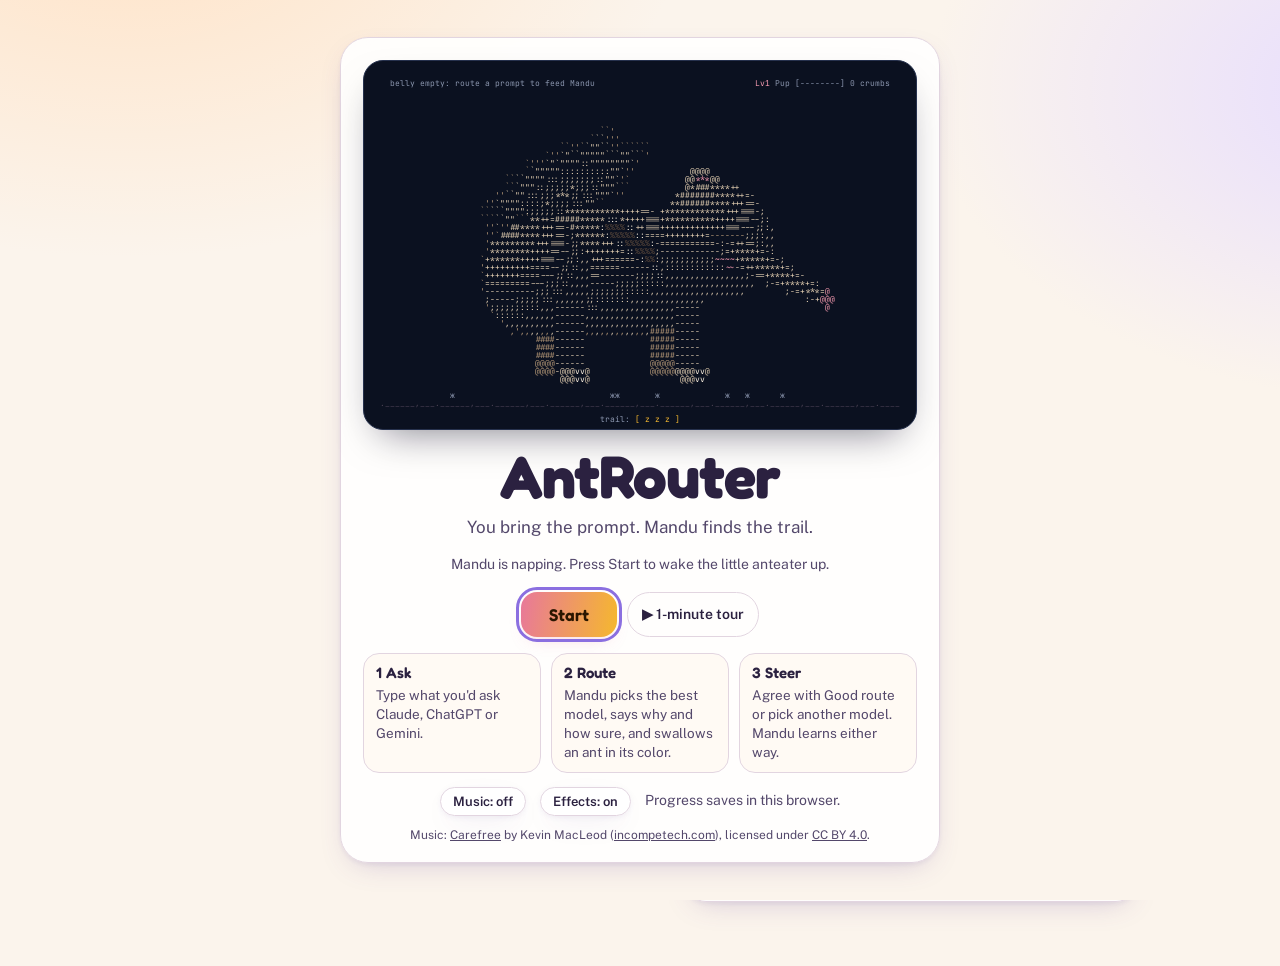
==== index.html @ 61dc21a9 "fix: version-tag CSS and JS links so new pages never load a stale stylesheet GitHub Pages lets brows" ====
<!doctype html>
<html lang="en">
<head>
<meta charset="utf-8">
<meta name="viewport" content="width=device-width, initial-scale=1, viewport-fit=cover">
<title>AntRouter: meet Mandu</title>
<link rel="preconnect" href="https://fonts.googleapis.com">
<link rel="preconnect" href="https://fonts.gstatic.com" crossorigin>
<link href="https://fonts.googleapis.com/css2?family=Archivo:wdth,wght@62..125,400..800&family=Public+Sans:wght@400;500;600&family=JetBrains+Mono:wght@500&family=Fredoka:wght@500..700&display=swap" rel="stylesheet">
<link rel="stylesheet" href="css/app.css?v=7">
<script src="src/storage.js?v=7"></script>
<script src="src/theme.js?v=7"></script>
</head>
<body>
<div class="wrap">
  <header class="top"><h1>AntRouter</h1>
    <div class="top-right">
      <span class="hdr-stats" id="hdrStats"></span>
      <a class="hdr-btn ext-link" href="extension.html">Chrome extension</a>
      <button class="hdr-btn" id="settingsBtn" aria-haspopup="dialog">Settings</button>
      <button class="hdr-btn" id="endBtn">End session</button>
      <div class="theme-switch" role="radiogroup" aria-label="Color theme">
        <button role="radio" data-theme-choice="system">System</button><button role="radio" data-theme-choice="light">Light</button><button role="radio" data-theme-choice="dark">Dark</button>
      </div>
    </div>
  </header>
  <p class="sub">Type a prompt and Mandu the anteater picks the best model among Claude, GPT and Gemini, shows why and how sure, and learns from your reroutes. Fellow Anteaters: try typing <b>zot</b>.</p>

  <section class="card chat" aria-label="Ask Mandu">
    <div class="plat" id="plat"><span class="meta">Mandu is working in:</span></div>
    <label for="prompt" style="font-weight:600">Your prompt</label>
    <textarea id="prompt" aria-describedby="kbdHint" placeholder="Ask anything. Mandu will sniff out whether Claude, GPT or Gemini should take it."></textarea>
    <div class="samples" id="samples"></div>
    <div class="open"><button class="go" id="go">Route prompt</button><span class="meta" id="kbdHint">or press <kbd id="kbdMod">Ctrl</kbd> + <kbd>Enter</kbd> in the box</span></div>
    <div class="dials" id="dials" hidden>
      <b class="dials-title">Your priorities <span class="meta">(Trailblazer unlock)</span></b>
      <div class="dial"><label for="dialQ">Quality <output id="dialQOut"></output></label><input type="range" id="dialQ" min="0" max="10"></div>
      <div class="dial"><label for="dialS">Speed <output id="dialSOut"></output></label><input type="range" id="dialS" min="0" max="10"></div>
      <div class="dial"><label for="dialC">Low cost <output id="dialCOut"></output></label><input type="range" id="dialC" min="0" max="10"></div>
    </div>
  </section>

  <div class="tabbar">
    <div class="tabs" role="tablist" aria-label="AntRouter sections">
      <button class="tab" role="tab" id="tab-route" aria-controls="panel-route">Route</button>
      <button class="tab" role="tab" id="tab-trails" aria-controls="panel-trails">Trails</button>
      <button class="tab" role="tab" id="tab-progress" aria-controls="panel-progress">Progress</button>
      <button class="tab" role="tab" id="tab-shop" aria-controls="panel-shop">Shop</button>
      <button class="tab" role="tab" id="tab-about" aria-controls="panel-about">About</button>
    </div>
    <button class="tourbtn" id="tourBtn">▶ 1-minute tour</button>
  </div>
  <div class="tourbar" id="tourbar" role="status" aria-live="polite"><span class="step" id="tourStep">0:00</span><p id="tourCap"></p><button id="tourPause" aria-pressed="false">Pause</button><button id="tourNext">Next</button><button id="tourStop">Stop tour</button><span class="tprog" id="tourProg"></span></div>
  <div class="shade" id="shade"></div>

  <div class="stage">
    <div class="side" id="side">
      <div class="term" id="term">
        <div class="bar"><button class="wb red" id="wQuit" aria-label="Hide Mandu" title="Hide Mandu">×</button><button class="wb yellow" id="wMin" aria-label="Minimize" title="Minimize">−</button><button class="wb green" id="wMax" aria-label="Expand" title="Expand">+</button><span id="status">mandu — sniffing around</span></div>
        <pre id="screen" role="img" aria-label="Animated ASCII anteater mascot named Mandu. Ants in its belly show how many prompts went to Claude, GPT and Gemini."></pre>
      </div>
      <div class="mood">
        <button id="zot" class="zot">Zot!</button><button id="pet">Pet Mandu</button><button id="nap">Nap</button><button id="wake">Wake up</button>
      </div>
      <button class="back" id="wBack">Bring Mandu back</button>
    </div>

    <div class="panels">
      <section class="panel" role="tabpanel" id="panel-route" aria-labelledby="tab-route" tabindex="0">
        <div class="card" id="result" aria-live="polite">
          <p class="empty">Route a prompt and Mandu will follow the trail to the best model among Claude, GPT and Gemini.</p>
        </div>
        <div class="loop" aria-live="polite">
          <div class="loophead"><b>Core loop</b><span class="meta" id="laps">0 loops completed</span></div>
          <div class="steps" id="steps"></div>
          <div class="hint" id="hint"><b>Start here:</b> type a prompt above, or tap a sample.</div>
        </div>
      </section>

      <section class="panel" role="tabpanel" id="panel-trails" aria-labelledby="tab-trails" tabindex="0" hidden>
        <div class="card">
          <b class="cardtitle">Mandu's belly</b>
          <div class="meta">Every routed prompt becomes an ant in its model's color.</div>
          <div class="chips" id="bellySplit" style="margin-top:10px"></div>
        </div>
        <div class="card">
          <b class="cardtitle">Your trails</b>
          <div class="meta">A trail is what Mandu has learned about which model you prefer, for one kind of prompt at one difficulty. Rerouting strengthens it.</div>
          <div id="learned" class="meta" style="margin-top:8px"></div>
        </div>
      </section>

      <section class="panel" role="tabpanel" id="panel-progress" aria-labelledby="tab-progress" tabindex="0" hidden>
        <div class="card">
          <span class="meta">Mandu's level</span>
          <div class="lvl"><b id="lvName">Lv1 Pup</b><span class="meta" id="lvNext"></span></div>
          <div class="xpbar"><span id="xpFill" style="width:0%"></span></div>
          <div class="meta" id="xpText"></div>
          <ul class="unlocks" id="unlocks"></ul>
          <div style="margin-top:12px" class="crumbs" id="crumbs">0 crumbs</div>
          <div class="meta" style="margin-top:4px">Crumbs are points. You earn the most XP and crumbs by deciding: Good route (+10 XP), rerouting (+10 XP), opening the pick (+5 XP) and finishing a loop (+5 XP). Routing alone pays +4 XP. Spend crumbs on gear, second opinions or forgetting a trail.</div>
          <div class="badges" id="badges"></div>
        </div>
        <div class="card">
          <div class="loophead" style="margin:0"><b class="cardtitle">Today's trail: quests</b><span class="meta" id="qdone">0 quests done</span></div>
          <div class="meta">Small goals that pay crumbs and walk you through every mechanic. Finish one and a new one appears.</div>
          <div class="quests" id="quests"></div>
        </div>
      </section>

      <section class="panel" role="tabpanel" id="panel-shop" aria-labelledby="tab-shop" tabindex="0" hidden>
        <div class="card">
          <b class="cardtitle">Mandu's shop</b>
          <div class="meta">Spend crumbs on gear. Higher levels unlock more items. Crumbs also buy a second opinion on a pick (Route tab) or forget a trail (Trails tab).</div>
          <div class="shop" id="shop"></div>
          <button id="resetProg" style="margin-top:12px;padding:7px 12px;font-size:13px">Reset level, crumbs and gear</button>
        </div>
      </section>

      <section class="panel" role="tabpanel" id="panel-about" aria-labelledby="tab-about" tabindex="0" hidden>
        <div class="brief">
          <p class="lede">Meet Mandu, a small anteater drawn entirely in text characters. Mandu follows ant trails, and in AntRouter every trail leads a prompt to the right model. Tell Mandu which app you're in and it picks the right tier inside Claude, ChatGPT or Gemini.</p>
        </div>
        <div class="brief">
          <h2>Words Mandu uses</h2>
          <dl class="glossary">
            <dt>Trail</dt><dd>What Mandu has learned about which model you prefer for a kind of prompt. Rerouting makes it stronger.</dd>
            <dt>Crumbs</dt><dd>Points you earn by playing and spend in the shop, on second opinions or on forgetting a trail.</dd>
            <dt>Snatch</dt><dd>Mandu's tongue grabbing an ant in the chosen model's color: the moment the pick is made.</dd>
            <dt>Belly</dt><dd>The see-through stomach. Each ant is one routed prompt, so it shows your Claude / GPT / Gemini split.</dd>
            <dt>Close call</dt><dd>The top two models scored within a few points, or the prompt's keywords pointed two ways.</dd>
            <dt>Zot</dt><dd>UC Irvine's anteater cheer. Typing it makes Mandu dance; you can turn that off in Settings.</dd>
          </dl>
        </div>
        <div class="brief ext-link">
          <h2>Mandu as a Chrome extension</h2>
          <p class="ext-more">Keep Mandu one click away while you work in Claude, ChatGPT or Gemini. The extension is this same game in a toolbar popup. <a href="extension.html">See how to install and use it</a>.</p>
        </div>
        <div class="states">
          <div><h3>Sniffing</h3><p>Gentle bob, swishy tail, wiggly snout, the odd tongue flick. Eyes follow your cursor.</p></div>
          <div><h3>Following the trail</h3><p>Ants in the model's color march ahead, Mandu trots after them, and the trail sign flips to the destination.</p></div>
          <div><h3>Found it</h3><p>Happy squint, blushing cheeks, tongue out, a few floating hearts. The status line says how sure the pick is.</p></div>
          <div><h3>Rerouted and napping</h3><p>A head tilt and a question mark when you overrule it. Left alone, it curls its tail and dozes. Calm mode keeps it still.</p></div>
        </div>
        <div class="brief">
          <h2>Why an anteater</h2>
          <p>It also helps that AntRouter is built at UC Irvine, where the anteater has been the mascot since the 1960s. Mandu is its own character, but it knows the cheer: type z-o-t anywhere on this page, or press the Zot! button, and it does a little blue-and-gold victory dance.</p>
          <p class="credit">Music: <a href="https://incompetech.com/music/royalty-free/index.html?isrc=USUAN1400037">Carefree</a> by Kevin MacLeod (<a href="https://incompetech.com">incompetech.com</a>), licensed under <a href="https://creativecommons.org/licenses/by/4.0/">CC BY 4.0</a>.</p>
          <p>Real ants find the shortest path to food by laying scent trails, and computer scientists turned that into a routing method called ant colony optimization. AntRouter borrows the idea: every prompt leaves a trail, and the trails that lead to good answers get stronger. Mandu is the one who follows them. Its name comes from the tamandua, the anteater's smaller cousin, and its moods map onto the core loop: sniffing while you type, following the trail while AntRouter decides, happy when the answer arrives, puzzled when you steer.</p>
        </div>
      </section>
    </div>
  </div>
  <div class="toast" id="toast" role="status" aria-live="polite"></div>
</div>
<audio id="bgMusic" src="Carefree.mp3" loop preload="none"></audio>

<dialog id="settings" aria-labelledby="setTitle">
  <form method="dialog" class="settings">
    <h2 id="setTitle">Settings</h2>
    <label class="setrow"><input type="checkbox" id="setCalm"><span><b>Calm mode</b><span class="meta">Mandu stays still between routes, with fewer pop-ups, only key sounds and no zot shortcut.</span></span></label>
    <label class="setrow"><input type="checkbox" id="setZot"><span><b>Zot shortcut</b><span class="meta">Typing z-o-t makes Mandu cheer.</span></span></label>
    <div class="setrow vol"><label for="setMusic"><b>Music volume</b></label><input type="range" id="setMusic" min="0" max="100" step="5"><output id="setMusicOut"></output></div>
    <div class="setrow vol"><label for="setSfx"><b>Effects volume</b></label><input type="range" id="setSfx" min="0" max="100" step="5"><output id="setSfxOut"></output></div>
    <h3>Move your save</h3>
    <p class="meta">The website and the Chrome extension keep separate saves. Copy your save code on one and load it on the other.</p>
    <textarea id="saveCode" rows="3" spellcheck="false" aria-label="Save code"></textarea>
    <div class="setactions"><button type="button" id="saveCopy">Copy my save code</button><button type="button" id="saveLoad">Load this code</button></div>
    <p class="meta" id="saveNote" role="status"></p>
    <div class="setactions end"><button class="go" value="close">Done</button></div>
  </form>
</dialog>

<div class="screen" id="launch" role="dialog" aria-modal="true" aria-labelledby="launchTitle" hidden>
  <div class="screen-card">
    <div class="screen-term term"><pre aria-hidden="true"></pre></div>
    <h2 class="screen-title" id="launchTitle">AntRouter</h2>
    <p class="screen-tag">You bring the prompt. Mandu finds the trail.</p>
    <p class="meta" id="launchSave"></p>
    <div class="screen-actions"><button class="go" id="launchStart">Start</button><button id="launchTour">▶ 1-minute tour</button><button id="launchNew" hidden>New game</button></div>
    <ol class="howto">
      <li><b>1 Ask</b>Type what you'd ask Claude, ChatGPT or Gemini.</li>
      <li><b>2 Route</b>Mandu picks the best model, says why and how sure, and swallows an ant in its color.</li>
      <li><b>3 Steer</b>Agree with Good route or pick another model. Mandu learns either way.</li>
    </ol>
    <div class="screen-foot"><button class="hdr-btn" data-music aria-pressed="false">Music: off</button><button class="hdr-btn" data-sound>Effects: on</button><span class="meta">Progress saves in this browser.</span></div>
    <p class="meta credit">Music: <a href="https://incompetech.com/music/royalty-free/index.html?isrc=USUAN1400037">Carefree</a> by Kevin MacLeod (<a href="https://incompetech.com">incompetech.com</a>), licensed under <a href="https://creativecommons.org/licenses/by/4.0/">CC BY 4.0</a>.</p>
  </div>
</div>

<div class="screen" id="exit" role="dialog" aria-modal="true" aria-labelledby="exitTitle" hidden>
  <div class="screen-card">
    <div class="screen-term term"><pre aria-hidden="true"></pre></div>
    <h2 class="screen-title" id="exitTitle">Session over</h2>
    <p class="screen-tag">Mandu curled up and went home. Here's how the trail went.</p>
    <dl class="recap" id="recap"></dl>
    <p class="meta" id="recapNote"></p>
    <div class="screen-actions"><button class="go" id="exitResume">Keep playing</button><button id="exitBack">Back to title</button></div>
    <div class="screen-foot"><span class="meta">Your progress is saved. Close the tab whenever you like.</span></div>
  </div>
</div>
<script src="src/models.js?v=7"></script>
<script src="src/audio.js?v=7"></script>
<script src="src/router.js?v=7"></script>
<script src="src/game.js?v=7"></script>
<script src="src/mandu.js?v=7"></script>
<script src="src/result.js?v=7"></script>
<script src="src/tour.js?v=7"></script>
<script src="src/app.js?v=7"></script>
</body>
</html>
---- css/app.css ----
/* Colour tokens. Light is the base; dark applies when the system prefers it (and the viewer hasn't picked Light) or when Dark is picked. */
:root{--bg:#FBF4EC;--glow1:#FFE3C7;--glow2:#E6DCFF;--surface:rgba(255,255,255,.9);--surface-2:rgba(255,250,244,.96);--field:#FFFFFF;
  --rule:#E2D5E0;--hover:rgba(139,111,224,.09);--ink:#2B2140;--muted:#54486B;--signal:#F5B82E;--signal-ink:#8F5F00;--pink:#E8789A;
  --accent:#8B6FE0;--accent-soft:rgba(139,111,224,.16);--on-accent:#FFFFFF;--shadow:0 10px 30px -12px rgba(92,64,150,.28),0 2px 6px -2px rgba(92,64,150,.12);
  --go-shadow:rgba(232,120,154,.35);color-scheme:light;
  box-sizing:border-box;padding-top:env(safe-area-inset-top,0px);padding-bottom:env(safe-area-inset-bottom,0px)}
@media (prefers-color-scheme:dark){:root:not([data-theme="light"]){--bg:#130F22;--glow1:#2A1B47;--glow2:#0F2A3F;--surface:rgba(255,255,255,.085);--surface-2:rgba(255,255,255,.07);--field:rgba(10,8,22,.55);
  --rule:rgba(220,205,255,.13);--hover:rgba(185,155,242,.12);--ink:#EFEAFF;--muted:#C6BEDF;--signal-ink:#F7C55A;--pink:#F59AB0;
  --accent:#B99BF2;--accent-soft:rgba(185,155,242,.2);--on-accent:#1C1233;--shadow:0 14px 34px -14px rgba(0,0,0,.7),0 2px 6px -2px rgba(0,0,0,.4);--go-shadow:rgba(245,154,176,.25);color-scheme:dark}}
:root[data-theme="dark"]{--bg:#130F22;--glow1:#2A1B47;--glow2:#0F2A3F;--surface:rgba(255,255,255,.085);--surface-2:rgba(255,255,255,.07);--field:rgba(10,8,22,.55);
  --rule:rgba(220,205,255,.13);--hover:rgba(185,155,242,.12);--ink:#EFEAFF;--muted:#C6BEDF;--signal-ink:#F7C55A;--pink:#F59AB0;
  --accent:#B99BF2;--accent-soft:rgba(185,155,242,.2);--on-accent:#1C1233;--shadow:0 14px 34px -14px rgba(0,0,0,.7),0 2px 6px -2px rgba(0,0,0,.4);--go-shadow:rgba(245,154,176,.25);color-scheme:dark}
*,*::before,*::after{box-sizing:inherit}
html{scroll-padding-top:env(safe-area-inset-top,0px)}
body{margin:0;background:var(--bg);color:var(--ink);font:400 16px/1.55 "Public Sans",system-ui,sans-serif}
:focus-visible{outline:3px solid var(--signal);outline-offset:2px}
.wrap{max-width:1040px;margin:0 auto;padding:40px 22px 64px}
h1{font:800 clamp(38px,6.4vw,68px)/1 "Archivo",Arial,sans-serif;font-variation-settings:"wdth" 118;margin:0 0 10px;letter-spacing:-.01em}
.sub{color:var(--muted);max-width:62ch;margin:0 0 28px;font-size:18px}
.term{background:#0B1120;border:1px solid #26314D;border-radius:16px;overflow:hidden}
.bar{display:flex;align-items:center;gap:7px;padding:11px 14px;border-bottom:1px solid #26314D}
.bar .wb{width:13px;height:13px;border-radius:50%;padding:0;border:0;display:grid;place-items:center;font:700 9px/1 "JetBrains Mono",monospace;color:transparent;cursor:pointer}
.bar .wb:hover,.bar .wb:focus-visible{color:rgba(0,0,0,.6)}
.bar .wb.red{background:#FF5F57}.bar .wb.yellow{background:#FEBC2E}.bar .wb.green{background:#28C840}
.term.min pre{display:none}
.term.max{position:fixed;inset:12px;z-index:50;display:flex;flex-direction:column;box-shadow:0 20px 80px rgba(0,0,0,.6)}
.term.max pre{margin:auto 0}
.shade{position:fixed;inset:0;background:rgba(5,8,16,.7);z-index:49;display:none}
.shade.on{display:block}
.bar span{margin-left:8px;font:500 12.5px/1 "JetBrains Mono",ui-monospace,Menlo,Consolas,monospace;color:#8B96AE}
pre{margin:0;padding:20px 0 16px;color:#E7D2B4;font-family:"JetBrains Mono",ui-monospace,"SF Mono",Menlo,Consolas,monospace;line-height:1;white-space:pre;overflow:hidden;text-align:center;cursor:crosshair;user-select:none}
.controls{display:grid;grid-template-columns:1fr auto;gap:18px;margin-top:20px;align-items:start}
@media (max-width:720px){.controls{grid-template-columns:1fr}}
.group b{display:block;font:700 15px/1.3 "Archivo",sans-serif;margin-bottom:10px}
.chips{display:flex;flex-wrap:wrap;gap:8px}
button{font:600 14px/1 "Public Sans",sans-serif;padding:10px 14px;border-radius:999px;border:1px solid var(--rule);background:transparent;color:var(--ink);cursor:pointer;display:inline-flex;align-items:center;gap:8px}
button:hover{border-color:var(--ink)}
button .dot{width:10px;height:10px;border-radius:50%}
button.primary{background:var(--pink);color:#3A1220;border-color:var(--pink)}
.router{margin-top:20px;display:grid;grid-template-columns:minmax(0,1.25fr) minmax(0,1fr);gap:20px;align-items:start}
@media (max-width:860px){.router{grid-template-columns:1fr}}
.card{border:1px solid var(--rule);border-radius:14px;padding:18px}
textarea{width:100%;min-height:92px;resize:vertical;font:inherit;color:var(--ink);background:transparent;border:1px solid var(--rule);border-radius:10px;padding:12px 14px}
.dials{display:grid;grid-template-columns:repeat(3,1fr);gap:14px;margin:14px 0}
@media (max-width:480px){.dials{grid-template-columns:1fr}}
.dial label{display:flex;justify-content:space-between;font-weight:600;font-size:14px}
.dial output{color:var(--muted);font-weight:500}
input[type=range]{width:100%;accent-color:var(--signal)}
.go{background:var(--signal);color:#2A1E00;border-color:var(--signal);font:700 15px/1 "Archivo",sans-serif;padding:13px 20px}
.go:disabled{opacity:.5;cursor:wait}
.samples{display:flex;flex-wrap:wrap;gap:6px;margin-top:10px}
.samples button{font-size:13px;padding:7px 11px}
.pick h3{font:800 30px/1.1 "Archivo",sans-serif;font-variation-settings:"wdth" 112;margin:4px 0 6px;display:flex;align-items:center;gap:10px}
.pick .sw{width:16px;height:16px;border-radius:50%}
.meta{font-size:14px;color:var(--muted)}
.reason{margin:10px 0 14px;font-size:15.5px}
.bars{display:grid;gap:7px;margin:12px 0 16px}
.chips{display:flex;flex-wrap:wrap;gap:8px}
.chip{display:inline-flex;align-items:center;gap:7px;padding:6px 12px;border-radius:999px;border:1px solid rgba(127,127,127,.35);font-size:13.5px;cursor:pointer}
.chip:hover{background:rgba(127,127,127,.12)}
.chip.on{border-color:var(--c);font-weight:700;box-shadow:0 0 0 1px var(--c) inset}
.chip .sw{width:9px;height:9px;border-radius:50%;display:inline-block}
.barrow{display:grid;grid-template-columns:110px 1fr 34px;gap:10px;align-items:center;font-size:13.5px;cursor:pointer;border-radius:6px;padding:2px 4px}
.barrow:hover{background:rgba(127,127,127,.12)}
.barrow .track{height:8px;border-radius:4px;background:rgba(127,127,127,.18);overflow:hidden}
.barrow .fill{display:block;height:100%;border-radius:4px}
.fam{font:700 12.5px/1 "Public Sans",sans-serif;color:var(--muted);margin-top:6px}
.open{display:flex;flex-wrap:wrap;gap:8px;align-items:center}
.open a{font:700 14px/1 "Archivo",sans-serif;padding:11px 16px;border-radius:999px;text-decoration:none;color:#2A1E00;background:var(--signal)}
.empty{color:var(--muted);font-size:15px;margin:0}
.ledger{display:flex;gap:22px;flex-wrap:wrap;margin-top:12px}
.ledger b{font:750 24px/1 "Archivo",sans-serif;display:block}
.ledger span{font-size:12.5px;color:var(--muted)}
.plat{display:flex;flex-wrap:wrap;gap:8px;margin:0 0 14px;align-items:center}
.plat button[aria-pressed="true"]{background:var(--ink);color:var(--bg);border-color:var(--ink)}
.mood{display:flex;flex-wrap:wrap;gap:8px;margin-top:14px}
.states{display:grid;grid-template-columns:repeat(4,1fr);gap:20px;margin-top:44px;border-top:1px solid var(--rule);padding-top:28px}
@media (max-width:820px){.states{grid-template-columns:repeat(2,1fr)}}
@media (max-width:460px){.states{grid-template-columns:1fr}}
.states h3{font:700 18px/1.2 "Archivo",sans-serif;font-variation-settings:"wdth" 108;margin:0 0 6px}
.states p{margin:0;color:var(--muted);font-size:15px}
.loop{margin-top:16px;border:1px solid var(--rule);border-radius:14px;padding:14px 16px}
.loophead{display:flex;justify-content:space-between;align-items:baseline;gap:10px;flex-wrap:wrap;margin-bottom:10px}
.loophead b{font:700 15px/1.2 "Archivo",sans-serif}
.steps{display:flex;flex-wrap:wrap;align-items:center;gap:6px}
.st{font:600 13px/1 "Public Sans",sans-serif;padding:8px 11px;border-radius:999px;border:1px dashed var(--rule);color:var(--muted);transition:.25s}
.st.done{border-style:solid;border-color:var(--signal);color:var(--ink)}
.st.on{background:var(--signal);border-color:var(--signal);color:#2A1E00;transform:scale(1.06)}
.arr{color:var(--muted);font-size:13px}
.hint{margin-top:10px;font-size:14px;color:var(--muted)}
.hint b{color:var(--ink)}
.quests{display:grid;grid-template-columns:repeat(auto-fit,minmax(220px,1fr));gap:10px;margin-top:10px}
.q{border:1px solid var(--rule);border-radius:12px;padding:12px}
.q b{display:block;font:600 14.5px/1.3 "Public Sans",sans-serif;margin-bottom:8px}
.qbar{height:7px;border-radius:4px;background:rgba(127,127,127,.2);overflow:hidden}
.qbar span{display:block;height:100%;background:var(--signal);transition:width .4s}
.q .meta{display:flex;justify-content:space-between;margin-top:6px;font-size:12.5px}
.q.new{animation:pop .6s}
@keyframes pop{0%{transform:scale(.94);opacity:.3}100%{transform:none;opacity:1}}
.prog{display:grid;grid-template-columns:minmax(0,1fr) minmax(0,1.3fr);gap:20px;margin-top:20px}
@media (max-width:860px){.prog{grid-template-columns:1fr}}
.lvl{display:flex;align-items:baseline;gap:10px;flex-wrap:wrap}
.lvl b{font:800 26px/1 "Archivo",sans-serif;font-variation-settings:"wdth" 112}
.xpbar{height:10px;border-radius:5px;background:rgba(127,127,127,.2);overflow:hidden;margin:10px 0 6px}
.xpbar span{display:block;height:100%;background:linear-gradient(90deg,var(--pink),var(--signal));transition:width .5s}
.crumbs{font:700 15px/1 "Archivo",sans-serif;color:var(--signal)}
.badges{display:flex;flex-wrap:wrap;gap:6px;margin-top:12px}
.badge{font-size:12.5px;padding:5px 9px;border-radius:999px;border:1px dashed var(--rule);color:var(--muted)}
.badge.on{border-style:solid;border-color:var(--signal);color:var(--ink)}
.shop{display:grid;grid-template-columns:repeat(auto-fill,minmax(150px,1fr));gap:10px;margin-top:10px}
.item{border:1px solid var(--rule);border-radius:12px;padding:12px;display:flex;flex-direction:column;gap:6px}
.item .ico{font:500 18px/1 "JetBrains Mono",monospace;height:22px}
.item b{font:700 14.5px/1.2 "Archivo",sans-serif}
.item .meta{font-size:12.5px}
.item button{justify-content:center;font-size:13px;padding:8px 10px;margin-top:auto}
.item button:disabled{opacity:.45;cursor:not-allowed}
.item.worn{border-color:var(--signal)}
.tourbtn{background:var(--signal);color:#2A1E00;border-color:var(--signal);font:700 15px/1 "Archivo",sans-serif;padding:12px 18px;margin:-12px 0 24px}
.tourbar{position:fixed;top:12px;left:50%;transform:translateX(-50%);z-index:70;display:none;align-items:center;gap:12px;background:#0B1120;color:#E6EAF2;border:1px solid #F5B82E;border-radius:14px;padding:12px 14px 12px 16px;width:min(720px,calc(100vw - 32px));box-shadow:0 10px 40px rgba(0,0,0,.5)}
.tourbar.on{display:flex}
.tourbar .step{font:700 12px/1 "JetBrains Mono",monospace;color:#F5B82E;white-space:nowrap}
.tourbar p{margin:0;flex:1;font:500 15px/1.35 "Public Sans",sans-serif}
.tourbar button{font-size:12.5px;padding:7px 11px;color:#E6EAF2;border-color:#3A4563}
.tourbar .tprog{position:absolute;left:0;bottom:0;height:3px;background:#F5B82E;border-radius:0 0 0 14px;transition:width .3s linear}
.toast{position:fixed;left:50%;bottom:22px;transform:translateX(-50%) translateY(20px);background:#0B1120;color:#FFD200;border:1px solid #FFD200;border-radius:999px;padding:10px 16px;font:600 14px/1.2 "Public Sans",sans-serif;opacity:0;transition:.3s;z-index:60;pointer-events:none;max-width:calc(100vw - 32px);text-align:center}
.toast.on{opacity:1;transform:translateX(-50%) translateY(0)}
.brief{margin-top:36px;max-width:70ch}
.brief h2{font:750 28px/1.1 "Archivo",sans-serif;font-variation-settings:"wdth" 112;margin:0 0 12px}
.brief p{color:var(--muted)}
/* ---- tabbed layout ---- */
.top{display:flex;justify-content:space-between;align-items:baseline;gap:8px 16px;flex-wrap:wrap}
.top h1{font-size:clamp(32px,5vw,52px);margin:0}
.hdr-stats{font:700 15px/1.2 "Archivo",sans-serif;color:var(--signal)}
.top+.sub{margin:6px 0 16px;font-size:16px}
.chat textarea{min-height:72px;margin-top:6px}
.chat .open{margin-top:12px}
.tabbar{display:flex;align-items:flex-end;gap:12px;margin:22px 0 18px;border-bottom:1px solid var(--rule)}
.tabs{display:flex;gap:2px;overflow-x:auto;flex:1;min-width:0}
.tab{border:0;border-bottom:3px solid transparent;border-radius:10px 10px 0 0;padding:11px 14px;color:var(--muted);position:relative;white-space:nowrap}
.tab:hover{color:var(--ink);border-color:transparent;border-bottom-color:var(--rule)}
.tab[aria-selected="true"]{color:var(--ink);border-bottom-color:var(--signal)}
.tab.has-news::after{content:"";position:absolute;top:8px;right:5px;width:8px;height:8px;border-radius:50%;background:var(--pink)}
.tabbar .tourbtn{margin:0 0 8px;padding:9px 14px;font-size:14px;white-space:nowrap}
.stage{display:grid;grid-template-columns:minmax(0,1.15fr) minmax(0,1fr);gap:20px;align-items:start}
.side{position:sticky;top:12px;z-index:51}
@media (max-width:860px){.stage{grid-template-columns:minmax(0,1fr)}.side{position:static}}
.panel{display:grid;gap:16px}
.panel[hidden]{display:none}
.panel .loop{margin-top:0}
.cardtitle{display:block;font:700 16px/1.2 "Archivo",sans-serif}
.pill{display:inline-flex;align-items:center;gap:7px;padding:6px 12px;border-radius:999px;border:1px solid var(--c);font-size:13.5px}
.pill .sw{width:9px;height:9px;border-radius:50%;display:inline-block}
.panel .states{grid-template-columns:repeat(2,1fr);margin-top:0;border-top:0;padding-top:0}
@media (max-width:460px){.panel .states{grid-template-columns:1fr}}
.panel .brief{margin-top:0}
.panel .brief .lede{color:var(--ink)}
/* ---- cozy game skin ---- */
body{background:radial-gradient(1100px 620px at 8% -12%,var(--glow1),transparent 62%),radial-gradient(900px 560px at 108% 4%,var(--glow2),transparent 60%),var(--bg);background-attachment:fixed;min-height:100vh}
::selection{background:var(--accent-soft);color:var(--ink)}
textarea{caret-color:var(--accent)}
html{scrollbar-color:var(--rule) transparent}
:focus-visible{outline:3px solid var(--accent);outline-offset:2px}
h1,.top h1{font:700 clamp(32px,5vw,52px)/1 "Fredoka","Public Sans",sans-serif;font-variation-settings:normal;letter-spacing:-.015em}
.hdr-stats,.crumbs{color:var(--signal-ink)}
.top-right{display:flex;align-items:center;gap:14px;flex-wrap:wrap}
.theme-switch{display:inline-flex;padding:3px;border-radius:999px;background:var(--surface);border:1px solid var(--rule);box-shadow:var(--shadow)}
.theme-switch button{border:0;padding:6px 12px;font:600 13px/1 "Public Sans",sans-serif;color:var(--muted)}
.theme-switch button:hover{color:var(--ink);background:var(--hover)}
.theme-switch button[aria-checked="true"]{background:var(--accent);color:var(--on-accent)}
.card,.loop{background:var(--surface);border:1px solid var(--rule);border-radius:22px;box-shadow:var(--shadow);-webkit-backdrop-filter:blur(14px) saturate(1.2);backdrop-filter:blur(14px) saturate(1.2)}
.q,.item{background:var(--surface-2);border:1px solid var(--rule);border-radius:16px}
.item.worn{border-color:var(--accent);box-shadow:0 0 0 1px var(--accent) inset}
.cardtitle,.loophead b,.pick h3,.lvl b,.item b,.brief h2,.states h3{font-family:"Fredoka","Public Sans",sans-serif;font-variation-settings:normal}
.pick h3{font-weight:700;font-size:32px}
.lvl b{font-weight:700}
.cardtitle,.loophead b{font-weight:600;font-size:17px}
button{border-color:var(--rule)}
button:hover{border-color:var(--accent);background:var(--hover)}
textarea{background:var(--field);border-color:var(--rule);border-radius:16px;transition:border-color .2s,box-shadow .2s}
textarea:focus{outline:none;border-color:var(--accent);box-shadow:0 0 0 4px var(--accent-soft)}
textarea::placeholder{color:var(--muted)}
.plat button[aria-pressed="true"]{background:var(--accent);color:var(--on-accent);border-color:var(--accent)}
.go,.open a,.tourbtn{background:linear-gradient(100deg,var(--pink),var(--signal));color:#2A1600;border:0;border-radius:16px;font:600 15px/1 "Fredoka","Public Sans",sans-serif;box-shadow:0 8px 18px -8px var(--go-shadow);transition:transform .25s cubic-bezier(.2,.8,.2,1),box-shadow .25s}
.go:hover,.open a:hover,.tourbtn:hover{transform:translateY(-1px);box-shadow:0 12px 22px -8px var(--go-shadow);background:linear-gradient(100deg,var(--pink),var(--signal))}
.go:active,.open a:active,.tourbtn:active{transform:translateY(0)}
.zot{border-color:var(--signal);color:var(--signal-ink)}
.tabbar{border-bottom:0;gap:10px}
.tabs{gap:4px;padding:4px;border-radius:999px;background:var(--surface);border:1px solid var(--rule);flex:0 1 auto;box-shadow:var(--shadow)}
.tab,.tab:hover,.tab[aria-selected="true"]{border:0;border-radius:999px;padding:9px 16px;font:600 14px/1 "Fredoka","Public Sans",sans-serif}
.tab:hover{background:var(--hover)}
.tab[aria-selected="true"]{background:var(--accent);color:var(--on-accent)}
.tab.has-news::after{top:4px;right:6px;box-shadow:0 0 0 2px var(--bg)}
.tabbar .tourbtn{margin:0 0 0 auto}
.chip{background:var(--surface-2);border-color:var(--rule)}
.chip.on{background:color-mix(in srgb,var(--c) 22%,transparent);border-color:var(--c)}
.st{border-color:var(--rule)}
.st.done{border-color:var(--accent)}
.st.on{background:linear-gradient(100deg,var(--pink),var(--signal));border-color:transparent;color:#2A1600}
.qbar span{background:linear-gradient(90deg,var(--accent),var(--pink))}
.badge.on{border-color:var(--accent);background:var(--accent-soft)}
.term{border-radius:20px;box-shadow:0 18px 40px -18px rgba(10,6,30,.55)}
.toast{border-radius:16px;box-shadow:0 14px 34px -12px rgba(0,0,0,.5)}
.hdr-btn{padding:7px 12px;font:600 13px/1 "Public Sans",sans-serif;background:var(--surface);box-shadow:var(--shadow)}
.hdr-btn:disabled{opacity:.5;cursor:not-allowed}
/* ---- launch and exit screens ---- */
.screen{position:fixed;inset:0;z-index:80;display:grid;place-items:center;padding:24px 16px;overflow-y:auto;
  background:radial-gradient(900px 560px at 10% -10%,var(--glow1),transparent 62%),radial-gradient(800px 520px at 110% 10%,var(--glow2),transparent 60%),var(--bg)}
.screen[hidden],.screen-actions [hidden]{display:none}
.screen-card{width:min(600px,100%);text-align:center;background:var(--surface);border:1px solid var(--rule);border-radius:28px;box-shadow:var(--shadow);padding:22px 22px 18px;
  -webkit-backdrop-filter:blur(14px) saturate(1.2);backdrop-filter:blur(14px) saturate(1.2);animation:rise .5s cubic-bezier(.2,.8,.2,1)}
@keyframes rise{from{transform:translateY(14px);opacity:0}to{transform:none;opacity:1}}
.screen-term{margin:0 0 16px}
.screen-term pre{padding:10px 0 6px;cursor:pointer}
.screen-title{font:700 clamp(40px,8vw,60px)/1 "Fredoka","Public Sans",sans-serif;letter-spacing:-.015em;margin:0}
.screen-tag{color:var(--muted);font-size:17px;margin:8px 0 4px}
.screen-actions{display:flex;flex-wrap:wrap;justify-content:center;gap:10px;margin:16px 0}
.screen-actions .go{padding:14px 28px;font-size:17px}
.howto{list-style:none;padding:0;margin:0;display:grid;grid-template-columns:repeat(3,1fr);gap:10px;text-align:left}
.howto li{background:var(--surface-2);border:1px solid var(--rule);border-radius:16px;padding:10px 12px;font-size:13.5px;line-height:1.4;color:var(--muted)}
.howto b{display:block;margin-bottom:4px;color:var(--ink);font:600 15px/1.2 "Fredoka","Public Sans",sans-serif}
.recap{display:grid;grid-template-columns:repeat(3,1fr);gap:10px;margin:16px 0 10px}
.recap div{background:var(--surface-2);border:1px solid var(--rule);border-radius:16px;padding:10px 12px;text-align:left}
.recap dt{font-size:12.5px;color:var(--muted)}
.recap dd{margin:4px 0 0;font:700 21px/1.15 "Fredoka","Public Sans",sans-serif}
.credit{font-size:12px;color:var(--muted)}
.credit a{color:inherit}
.screen-card .credit{margin:10px 0 0}
.screen-foot{display:flex;flex-wrap:wrap;justify-content:center;align-items:center;gap:8px 14px;margin-top:14px}
@media (max-width:520px){.howto{grid-template-columns:1fr}.recap{grid-template-columns:repeat(2,1fr)}.screen-card{padding:16px 14px}}
/* ---- playtest 2: confidence, scores, second opinion, trails, unlocks, dials, settings, glossary ---- */
kbd{font:600 12px/1 "JetBrains Mono",monospace;padding:3px 6px;border:1px solid var(--rule);border-bottom-width:2px;border-radius:6px;background:var(--surface-2);color:var(--ink)}
.sure{margin:8px 0 0;font-size:14.5px;color:var(--muted)}
.sure b{color:var(--ink)}
.sure.close b{color:var(--signal-ink)}
.chip .score{margin-left:4px;font:600 12px/1 "JetBrains Mono",monospace;color:var(--muted)}
.second{margin:4px 0 12px;padding:10px 12px;border-radius:14px;background:var(--surface-2);border:1px solid var(--rule)}
.second b{font:600 14px/1.2 "Fredoka","Public Sans",sans-serif}
.second p{margin:4px 0 0;font-size:14.5px}
#second{font-size:13px;padding:8px 12px;margin:0 0 12px}
#second:disabled,.trail button:disabled{opacity:.5;cursor:not-allowed}
.trail{display:flex;align-items:center;gap:8px;flex-wrap:wrap;margin:6px 0}
.trail .sw{width:10px;height:10px;border-radius:50%;flex:none}
.trail span:nth-child(2){flex:1;min-width:180px}
.trail button{font-size:12px;padding:6px 10px}
.unlocks{list-style:none;padding:0;margin:12px 0 0;display:grid;gap:6px;font-size:14px;color:var(--muted)}
.unlocks li.on{color:var(--ink)}
.dials[hidden]{display:none}
.chat .dials{margin:14px 0 0;padding-top:12px;border-top:1px solid var(--rule)}
.dials-title{grid-column:1/-1;font:600 15px/1.2 "Fredoka","Public Sans",sans-serif}
.side .back{display:none}
.side.away .term,.side.away .mood{display:none}
.side.away .back{display:inline-flex}
dialog#settings{border:1px solid var(--rule);border-radius:24px;padding:0;background:var(--bg);color:var(--ink);box-shadow:var(--shadow);width:min(520px,calc(100vw - 32px));max-height:calc(100vh - 32px)}
dialog#settings::backdrop{background:rgba(10,6,24,.55)}
.settings{padding:20px 22px;display:grid;gap:12px}
.settings h2{font:700 26px/1.1 "Fredoka","Public Sans",sans-serif;margin:0}
.settings h3{font:600 17px/1.2 "Fredoka","Public Sans",sans-serif;margin:8px 0 0}
.settings p{margin:0}
.setrow{display:flex;gap:10px;align-items:flex-start}
.setrow > span{display:grid;gap:2px}
.setrow input[type=checkbox]{width:18px;height:18px;margin-top:2px;accent-color:var(--accent)}
.setrow.vol{display:grid;grid-template-columns:130px 1fr 44px;align-items:center}
.setrow.vol output{font-size:13px;color:var(--muted);text-align:right}
.settings textarea{min-height:64px;font:500 12px/1.4 "JetBrains Mono",monospace}
.setactions{display:flex;gap:8px;flex-wrap:wrap}
.setactions.end{justify-content:flex-end}
.glossary{display:grid;grid-template-columns:max-content 1fr;gap:6px 14px;margin:0}
.glossary dt{font-weight:700}
.glossary dd{margin:0;color:var(--muted)}
.tourbar{gap:8px}
.tourbar button[aria-pressed="true"]{border-color:#F5B82E;color:#F5B82E}
@media (max-width:520px){.setrow.vol{grid-template-columns:1fr 44px}.setrow.vol label{grid-column:1/-1}.glossary{grid-template-columns:1fr}.tourbar{flex-wrap:wrap}}
/* ---- Chrome extension guide page (extension.html) and the link to it ---- */
a.hdr-btn{display:inline-flex;align-items:center;text-decoration:none;color:var(--ink);border:1px solid var(--rule);border-radius:999px}
a.hdr-btn:hover{border-color:var(--accent);background:var(--hover)}
html.popup .ext-link{display:none}
.wrap.guide{max-width:860px;display:grid;gap:16px}
.guide .top+.sub{margin:0}
.guide .card h2{font:700 22px/1.2 "Fredoka","Public Sans",sans-serif;margin:0 0 10px}
.guide .card h3{font:600 16px/1.2 "Fredoka","Public Sans",sans-serif;margin:0 0 4px;color:var(--ink)}
.guide .card p{margin:0 0 10px}
.guide .card p:last-child{margin:0}
.guide a:not(.go):not(.hdr-btn),.brief .ext-more a{color:inherit;text-decoration:underline;text-decoration-color:var(--accent);text-decoration-thickness:2px;text-underline-offset:3px}
.guide code{font:500 13px/1.4 "JetBrains Mono",monospace;background:var(--surface-2);border:1px solid var(--rule);padding:1px 6px;border-radius:6px}
.guide-toc ol{margin:8px 0 0;padding-left:22px;columns:2;column-gap:28px}
.guide-toc li{margin:3px 0}
.steps-list{margin:0 0 12px;padding-left:22px;display:grid;gap:10px}
a.go.guide-dl{display:inline-flex;text-decoration:none;padding:9px 14px;margin:6px 0 2px;font-size:14px}
.guide-map{display:grid;grid-template-columns:repeat(2,minmax(0,1fr));gap:10px;margin:0 0 12px}
.guide-map > div{background:var(--surface-2);border:1px solid var(--rule);border-radius:16px;padding:12px 14px}
.guide-map p{color:var(--muted);font-size:14.5px}
.guide ul{margin:0;padding-left:20px;display:grid;gap:8px}
.guide-foot{text-align:center}
@media (max-width:620px){.guide-map{grid-template-columns:1fr}.guide-toc ol{columns:1}}
/* Reduced motion and Calm mode: no pops, slides or pulsing; changes just appear. */
@media (prefers-reduced-motion:reduce){*,*::before,*::after{animation:none!important;transition:none!important}.st.on{transform:none}}
html.calm *,html.calm *::before,html.calm *::after{animation:none!important;transition:none!important}
html.calm .st.on{transform:none}
/* ---- extension popup (html.popup is set by app.js) ---- */
html.popup body{width:780px;height:580px;overflow-y:auto}
html.popup .wrap{padding:12px 14px 20px}
html.popup .top h1{font-size:26px}
html.popup .top+.sub{display:none}
html.popup .tabbar{margin:12px 0}
html.popup .tourbtn,html.popup .tourbar{display:none}
html.popup .stage{grid-template-columns:auto minmax(0,1fr);gap:14px}
html.popup .side{position:static;width:330px}
html.popup .mood{margin-top:8px;gap:6px}
html.popup .mood button{padding:6px 10px;font-size:12px}
html.popup .chat{padding:10px 12px}
html.popup .plat{margin:0 0 8px;gap:6px}
html.popup .plat button{padding:6px 10px;font-size:12px}
html.popup .chat textarea{min-height:40px;height:40px}
html.popup .samples{flex-wrap:nowrap;overflow-x:auto;margin-top:6px}
html.popup .samples button{white-space:nowrap;flex:none}
html.popup .chat .open{margin-top:8px}
html.popup .chat .open .meta{display:none}
html.popup .panel{gap:10px}
html.popup .card{padding:12px}
html.popup .loop{display:none}
html.popup .tabbar{margin:8px 0}
html.popup pre{padding:10px 0 8px}
html.popup .samples button{font-size:12px;padding:6px 9px}
html.popup .chat label{position:absolute;width:1px;height:1px;overflow:hidden;clip:rect(0 0 0 0)}
html.popup .go{padding:9px 16px;font-size:14px}
html.popup .top-right{gap:10px}
html.popup .theme-switch button{padding:5px 9px;font-size:11.5px}
html.popup .hdr-btn{padding:5px 9px;font-size:11.5px}
html.popup .screen-card{padding:14px}
html.popup .howto{display:none}
html.popup .tab,html.popup .tab:hover,html.popup .tab[aria-selected="true"]{padding:7px 12px;font-size:13px}
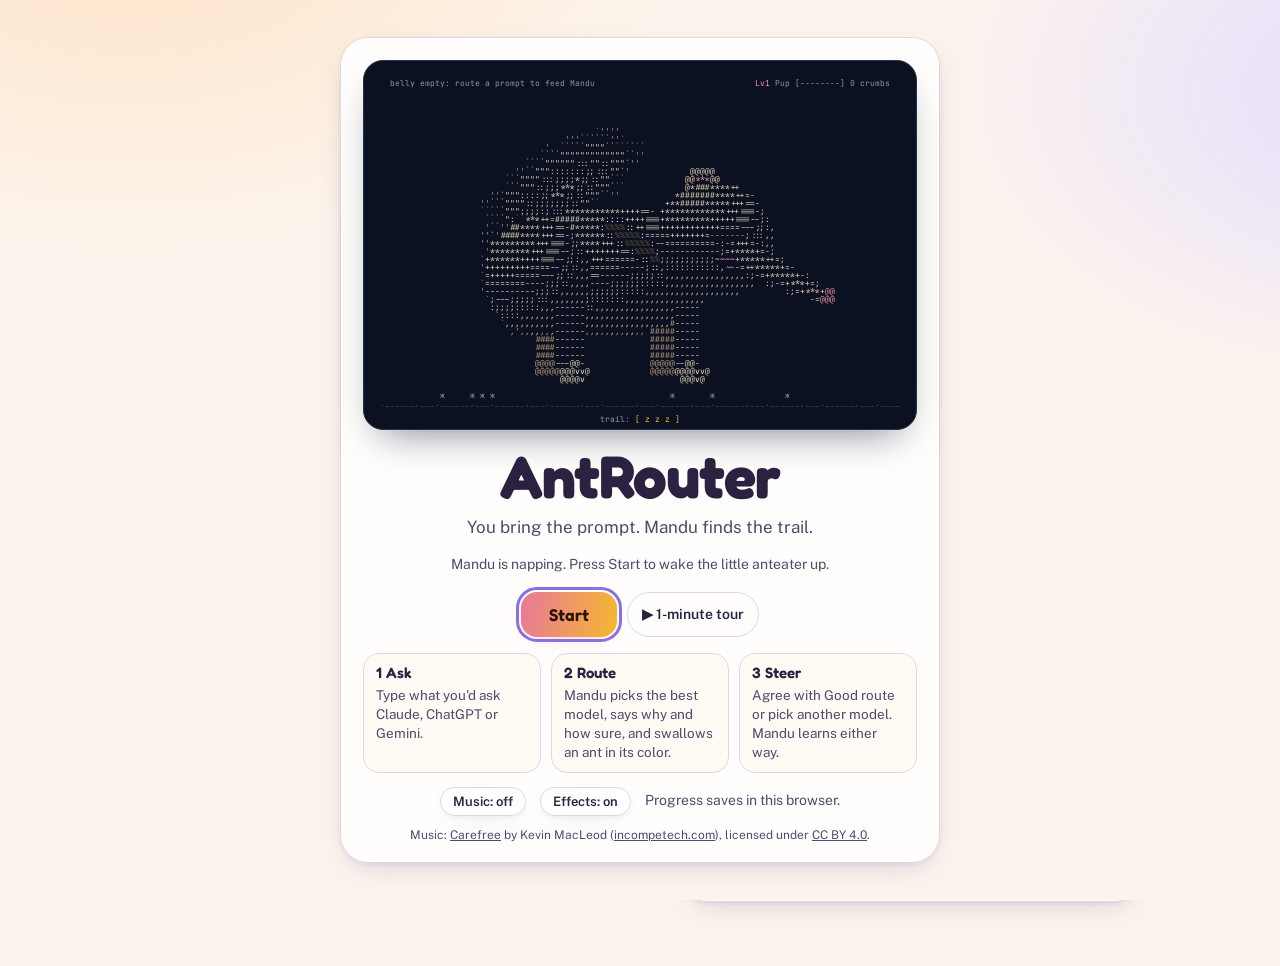
==== commit 600c4735: "feat: prompt adapter that suggests sourced tweaks for the chosen model Backed by a new evidence revi" ====
--- a/index.html
+++ b/index.html
@@ -7,9 +7,9 @@
 <link rel="preconnect" href="https://fonts.googleapis.com">
 <link rel="preconnect" href="https://fonts.gstatic.com" crossorigin>
 <link href="https://fonts.googleapis.com/css2?family=Archivo:wdth,wght@62..125,400..800&family=Public+Sans:wght@400;500;600&family=JetBrains+Mono:wght@500&family=Fredoka:wght@500..700&display=swap" rel="stylesheet">
-<link rel="stylesheet" href="css/app.css?v=7">
-<script src="src/storage.js?v=7"></script>
-<script src="src/theme.js?v=7"></script>
+<link rel="stylesheet" href="css/app.css?v=8">
+<script src="src/storage.js?v=8"></script>
+<script src="src/theme.js?v=8"></script>
 </head>
 <body>
 <div class="wrap">
@@ -88,6 +88,11 @@
           <div class="meta">A trail is what Mandu has learned about which model you prefer, for one kind of prompt at one difficulty. Rerouting strengthens it.</div>
           <div id="learned" class="meta" style="margin-top:8px"></div>
         </div>
+        <div class="card">
+          <b class="cardtitle">Prompt adapter</b>
+          <div class="meta">When a prompt can be clearer for the model Mandu picked, a "Mandu suggests" panel shows the change and why. Your original is sent unless you choose the suggestion. This counts what you chose, so you can see whether the suggestions help.</div>
+          <div id="adapterStats" class="adapter-stats" style="margin-top:8px"></div>
+        </div>
       </section>
 
       <section class="panel" role="tabpanel" id="panel-progress" aria-labelledby="tab-progress" tabindex="0" hidden>
@@ -159,6 +164,7 @@
   <form method="dialog" class="settings">
     <h2 id="setTitle">Settings</h2>
     <label class="setrow"><input type="checkbox" id="setCalm"><span><b>Calm mode</b><span class="meta">Mandu stays still between routes, with fewer pop-ups, only key sounds and no zot shortcut.</span></span></label>
+    <label class="setrow"><input type="checkbox" id="setAdapt"><span><b>Prompt suggestions</b><span class="meta">Show the prompt adapter's suggested tweaks for the chosen model. Nothing changes unless you pick a suggestion.</span></span></label>
     <label class="setrow"><input type="checkbox" id="setZot"><span><b>Zot shortcut</b><span class="meta">Typing z-o-t makes Mandu cheer.</span></span></label>
     <div class="setrow vol"><label for="setMusic"><b>Music volume</b></label><input type="range" id="setMusic" min="0" max="100" step="5"><output id="setMusicOut"></output></div>
     <div class="setrow vol"><label for="setSfx"><b>Effects volume</b></label><input type="range" id="setSfx" min="0" max="100" step="5"><output id="setSfxOut"></output></div>
@@ -199,13 +205,14 @@
     <div class="screen-foot"><span class="meta">Your progress is saved. Close the tab whenever you like.</span></div>
   </div>
 </div>
-<script src="src/models.js?v=7"></script>
-<script src="src/audio.js?v=7"></script>
-<script src="src/router.js?v=7"></script>
-<script src="src/game.js?v=7"></script>
-<script src="src/mandu.js?v=7"></script>
-<script src="src/result.js?v=7"></script>
-<script src="src/tour.js?v=7"></script>
-<script src="src/app.js?v=7"></script>
+<script src="src/models.js?v=8"></script>
+<script src="src/audio.js?v=8"></script>
+<script src="src/router.js?v=8"></script>
+<script src="src/game.js?v=8"></script>
+<script src="src/mandu.js?v=8"></script>
+<script src="src/adapter.js?v=8"></script>
+<script src="src/result.js?v=8"></script>
+<script src="src/tour.js?v=8"></script>
+<script src="src/app.js?v=8"></script>
 </body>
 </html>
--- a/css/app.css
+++ b/css/app.css
@@ -270,6 +270,28 @@
 .tourbar{gap:8px}
 .tourbar button[aria-pressed="true"]{border-color:#F5B82E;color:#F5B82E}
 @media (max-width:520px){.setrow.vol{grid-template-columns:1fr 44px}.setrow.vol label{grid-column:1/-1}.glossary{grid-template-columns:1fr}.tourbar{flex-wrap:wrap}}
+/* ---- prompt adapter panel ---- */
+.adapt{margin:4px 0 14px;border:1px solid var(--rule);border-radius:16px;background:var(--surface-2)}
+.adapt summary{cursor:pointer;padding:10px 14px;font:600 14.5px/1.3 "Fredoka","Public Sans",sans-serif;list-style-position:inside}
+.adapt[open] summary{border-bottom:1px solid var(--rule)}
+.adapt > :not(summary){margin-left:14px;margin-right:14px}
+.adapt-why{margin:10px 14px 8px;padding-left:18px;display:grid;gap:6px;font-size:14px;color:var(--muted)}
+.adapt-why b{color:var(--ink)}
+.adapt-chips{display:flex;flex-wrap:wrap;gap:6px;margin:8px 14px}
+.adapt-chip{font-size:12.5px;padding:6px 10px}
+.adapt-chip[aria-pressed="true"]{background:var(--accent);color:var(--on-accent);border-color:var(--accent)}
+.adapt-chip .sugtag{font-size:11px;padding:1px 6px;border-radius:999px;background:var(--accent-soft);color:var(--ink)}
+.adapt-diff{margin:8px 14px;padding:8px 10px;border-radius:12px;background:var(--field);border:1px solid var(--rule);color:var(--ink);font:500 12.5px/1.45 "JetBrains Mono",monospace;white-space:pre-wrap;word-break:break-word;text-align:left;cursor:text;user-select:text;max-height:260px;overflow:auto}
+.adapt-diff .del{display:block;background:rgba(232,120,154,.16);text-decoration:line-through;text-decoration-color:rgba(232,120,154,.7)}
+.adapt-diff .ins{display:block;background:rgba(63,191,122,.16)}
+.adapt-diff .same{display:block;color:var(--muted)}
+.adapt textarea{margin:6px 14px;width:calc(100% - 28px);min-height:110px;font:500 13px/1.45 "JetBrains Mono",monospace}
+.adapt-actions{display:flex;flex-wrap:wrap;gap:6px;margin:8px 14px 4px}
+.adapt-actions button{font-size:13px;padding:7px 11px}
+.adapt-actions button[aria-pressed="true"]{border-color:var(--accent);background:var(--accent-soft)}
+.adapt-state{margin:4px 14px 12px}
+.adapt-skip{margin:2px 0 12px;font-size:13px}
+.adapter-stats{font-size:14px;color:var(--ink)}
 /* ---- Chrome extension guide page (extension.html) and the link to it ---- */
 a.hdr-btn{display:inline-flex;align-items:center;text-decoration:none;color:var(--ink);border:1px solid var(--rule);border-radius:999px}
 a.hdr-btn:hover{border-color:var(--accent);background:var(--hover)}
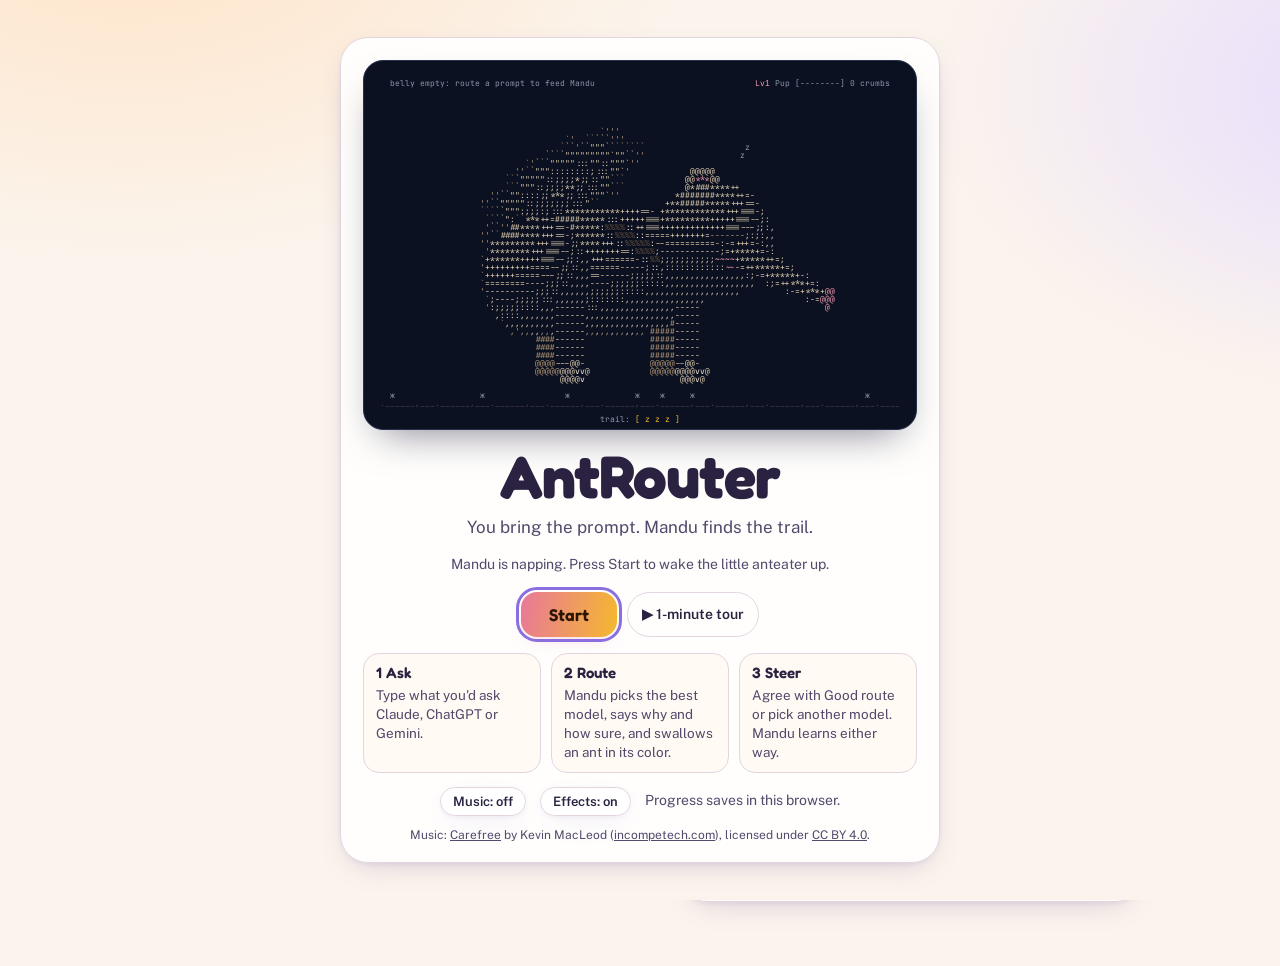
==== commit 425cbbb4: "fix: read task keywords from the instruction, not from pasted text "What are the main points? [paste" ====
--- a/index.html
+++ b/index.html
@@ -7,9 +7,9 @@
 <link rel="preconnect" href="https://fonts.googleapis.com">
 <link rel="preconnect" href="https://fonts.gstatic.com" crossorigin>
 <link href="https://fonts.googleapis.com/css2?family=Archivo:wdth,wght@62..125,400..800&family=Public+Sans:wght@400;500;600&family=JetBrains+Mono:wght@500&family=Fredoka:wght@500..700&display=swap" rel="stylesheet">
-<link rel="stylesheet" href="css/app.css?v=8">
-<script src="src/storage.js?v=8"></script>
-<script src="src/theme.js?v=8"></script>
+<link rel="stylesheet" href="css/app.css?v=9">
+<script src="src/storage.js?v=9"></script>
+<script src="src/theme.js?v=9"></script>
 </head>
 <body>
 <div class="wrap">
@@ -205,14 +205,14 @@
     <div class="screen-foot"><span class="meta">Your progress is saved. Close the tab whenever you like.</span></div>
   </div>
 </div>
-<script src="src/models.js?v=8"></script>
-<script src="src/audio.js?v=8"></script>
-<script src="src/router.js?v=8"></script>
-<script src="src/game.js?v=8"></script>
-<script src="src/mandu.js?v=8"></script>
-<script src="src/adapter.js?v=8"></script>
-<script src="src/result.js?v=8"></script>
-<script src="src/tour.js?v=8"></script>
-<script src="src/app.js?v=8"></script>
+<script src="src/models.js?v=9"></script>
+<script src="src/audio.js?v=9"></script>
+<script src="src/router.js?v=9"></script>
+<script src="src/game.js?v=9"></script>
+<script src="src/mandu.js?v=9"></script>
+<script src="src/adapter.js?v=9"></script>
+<script src="src/result.js?v=9"></script>
+<script src="src/tour.js?v=9"></script>
+<script src="src/app.js?v=9"></script>
 </body>
 </html>
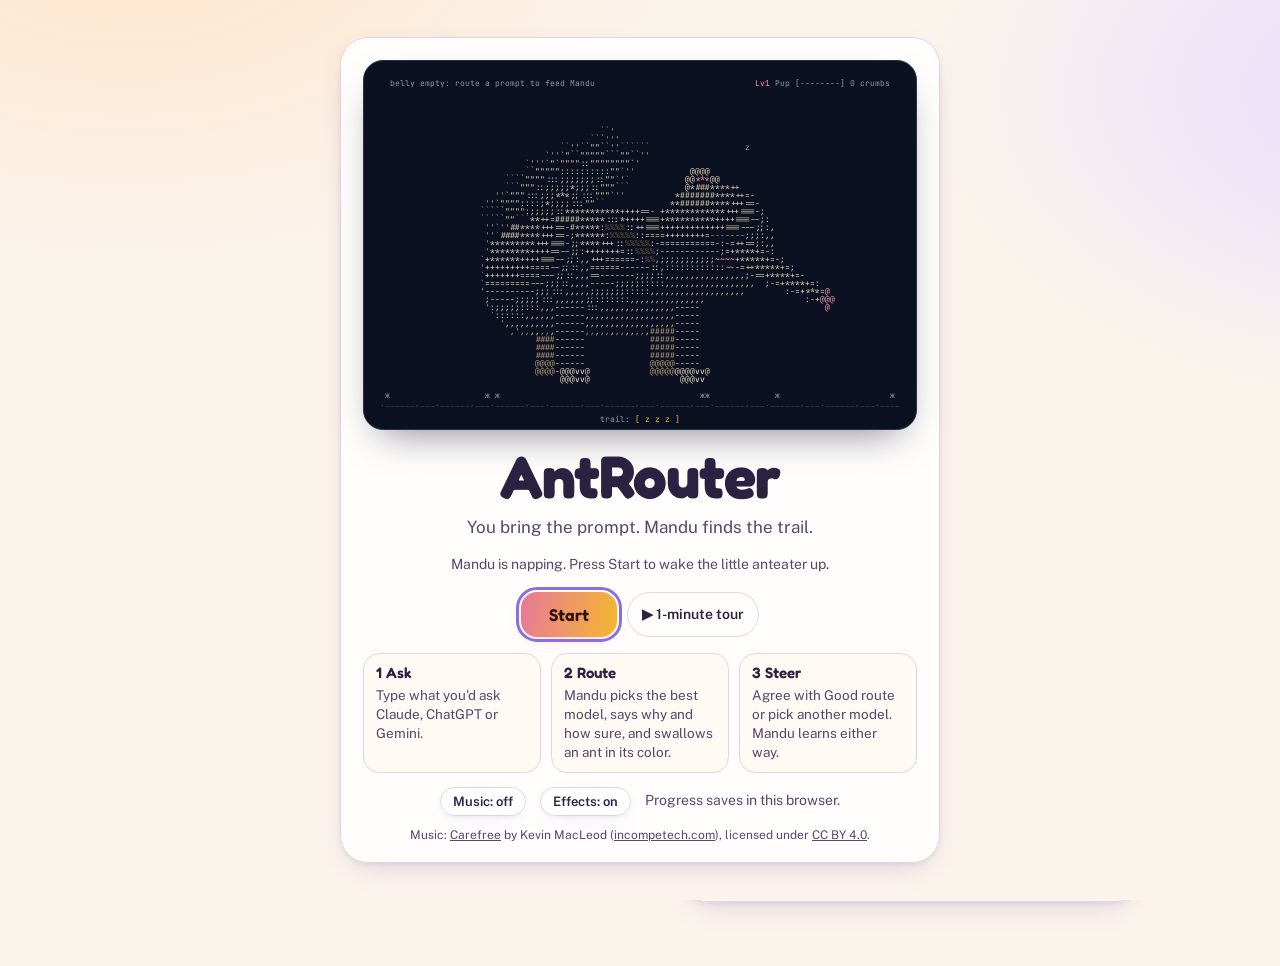
==== commit 27a254f6: "fix: scroll the pick's buttons into view after routing Playtest 3: on laptops and in the 780x580 ext" ====
--- a/index.html
+++ b/index.html
@@ -7,9 +7,9 @@
 <link rel="preconnect" href="https://fonts.googleapis.com">
 <link rel="preconnect" href="https://fonts.gstatic.com" crossorigin>
 <link href="https://fonts.googleapis.com/css2?family=Archivo:wdth,wght@62..125,400..800&family=Public+Sans:wght@400;500;600&family=JetBrains+Mono:wght@500&family=Fredoka:wght@500..700&display=swap" rel="stylesheet">
-<link rel="stylesheet" href="css/app.css?v=9">
-<script src="src/storage.js?v=9"></script>
-<script src="src/theme.js?v=9"></script>
+<link rel="stylesheet" href="css/app.css?v=10">
+<script src="src/storage.js?v=10"></script>
+<script src="src/theme.js?v=10"></script>
 </head>
 <body>
 <div class="wrap">
@@ -205,14 +205,14 @@
     <div class="screen-foot"><span class="meta">Your progress is saved. Close the tab whenever you like.</span></div>
   </div>
 </div>
-<script src="src/models.js?v=9"></script>
-<script src="src/audio.js?v=9"></script>
-<script src="src/router.js?v=9"></script>
-<script src="src/game.js?v=9"></script>
-<script src="src/mandu.js?v=9"></script>
-<script src="src/adapter.js?v=9"></script>
-<script src="src/result.js?v=9"></script>
-<script src="src/tour.js?v=9"></script>
-<script src="src/app.js?v=9"></script>
+<script src="src/models.js?v=10"></script>
+<script src="src/audio.js?v=10"></script>
+<script src="src/router.js?v=10"></script>
+<script src="src/game.js?v=10"></script>
+<script src="src/mandu.js?v=10"></script>
+<script src="src/adapter.js?v=10"></script>
+<script src="src/result.js?v=10"></script>
+<script src="src/tour.js?v=10"></script>
+<script src="src/app.js?v=10"></script>
 </body>
 </html>
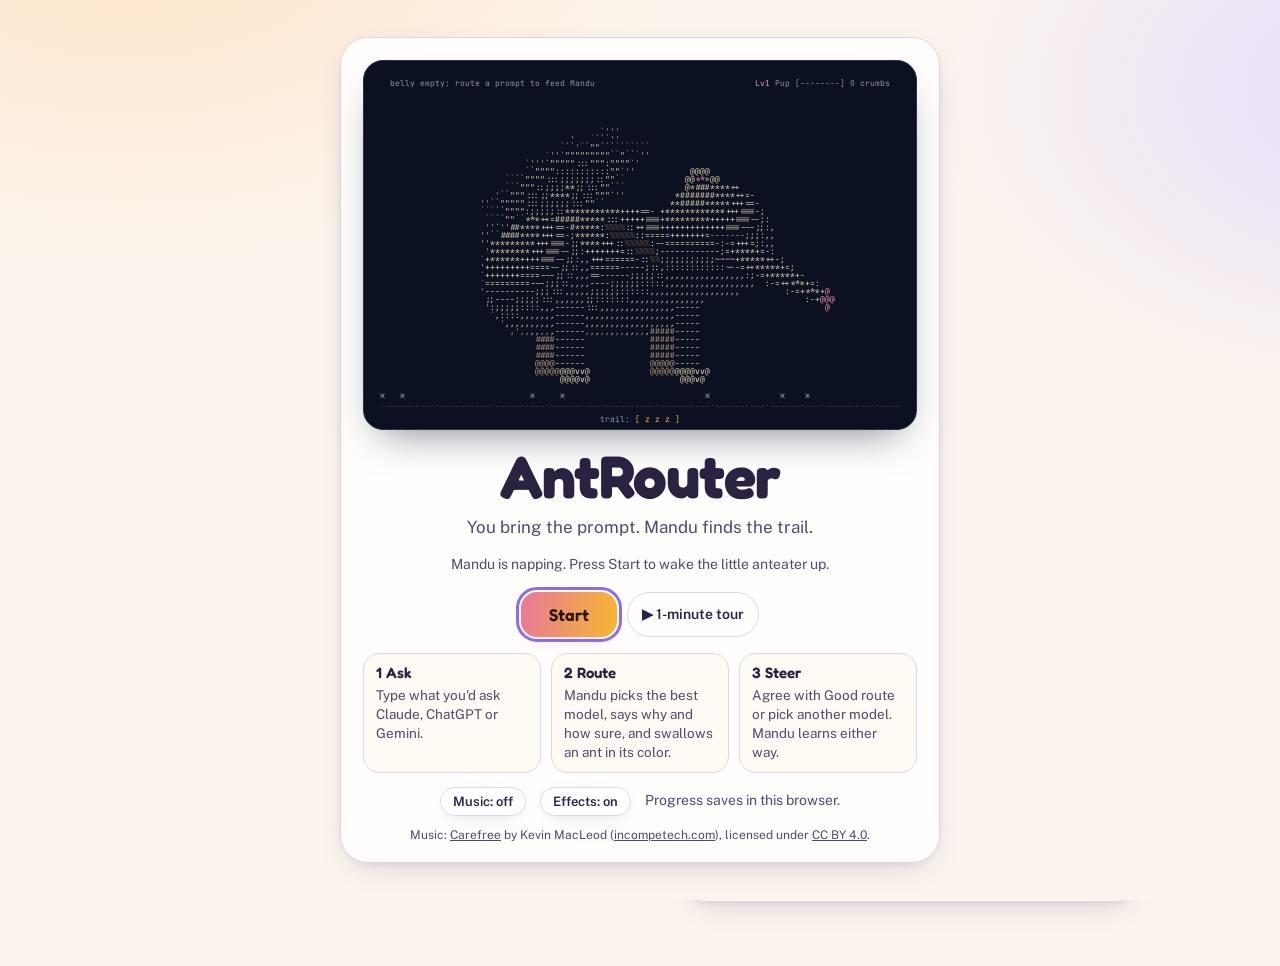
==== commit b2e32545: "fix: the severity-1 and severity-2 bugs from Playtest 3 - Session recap survives reloads and a close" ====
--- a/index.html
+++ b/index.html
@@ -7,9 +7,9 @@
 <link rel="preconnect" href="https://fonts.googleapis.com">
 <link rel="preconnect" href="https://fonts.gstatic.com" crossorigin>
 <link href="https://fonts.googleapis.com/css2?family=Archivo:wdth,wght@62..125,400..800&family=Public+Sans:wght@400;500;600&family=JetBrains+Mono:wght@500&family=Fredoka:wght@500..700&display=swap" rel="stylesheet">
-<link rel="stylesheet" href="css/app.css?v=10">
-<script src="src/storage.js?v=10"></script>
-<script src="src/theme.js?v=10"></script>
+<link rel="stylesheet" href="css/app.css?v=11">
+<script src="src/storage.js?v=11"></script>
+<script src="src/theme.js?v=11"></script>
 </head>
 <body>
 <div class="wrap">
@@ -67,7 +67,7 @@
 
     <div class="panels">
       <section class="panel" role="tabpanel" id="panel-route" aria-labelledby="tab-route" tabindex="0">
-        <div class="card" id="result" aria-live="polite">
+        <div class="card" id="result" aria-live="polite" tabindex="-1">
           <p class="empty">Route a prompt and Mandu will follow the trail to the best model among Claude, GPT and Gemini.</p>
         </div>
         <div class="loop" aria-live="polite">
@@ -205,14 +205,14 @@
     <div class="screen-foot"><span class="meta">Your progress is saved. Close the tab whenever you like.</span></div>
   </div>
 </div>
-<script src="src/models.js?v=10"></script>
-<script src="src/audio.js?v=10"></script>
-<script src="src/router.js?v=10"></script>
-<script src="src/game.js?v=10"></script>
-<script src="src/mandu.js?v=10"></script>
-<script src="src/adapter.js?v=10"></script>
-<script src="src/result.js?v=10"></script>
-<script src="src/tour.js?v=10"></script>
-<script src="src/app.js?v=10"></script>
+<script src="src/models.js?v=11"></script>
+<script src="src/audio.js?v=11"></script>
+<script src="src/router.js?v=11"></script>
+<script src="src/game.js?v=11"></script>
+<script src="src/mandu.js?v=11"></script>
+<script src="src/adapter.js?v=11"></script>
+<script src="src/result.js?v=11"></script>
+<script src="src/tour.js?v=11"></script>
+<script src="src/app.js?v=11"></script>
 </body>
 </html>
--- a/css/app.css
+++ b/css/app.css
@@ -191,6 +191,7 @@
 .tab[aria-selected="true"]{background:var(--accent);color:var(--on-accent)}
 .tab.has-news::after{top:4px;right:6px;box-shadow:0 0 0 2px var(--bg)}
 .tabbar .tourbtn{margin:0 0 0 auto}
+@media (max-width:480px){.tabbar{flex-wrap:wrap}.tabs{flex:1 1 100%;justify-content:space-between}.tab,.tab:hover,.tab[aria-selected="true"]{padding:9px 8px}}  /* Playtest 3: at 375px the tab bar clipped Shop and About */
 .chip{background:var(--surface-2);border-color:var(--rule)}
 .chip.on{background:color-mix(in srgb,var(--c) 22%,transparent);border-color:var(--c)}
 .st{border-color:var(--rule)}
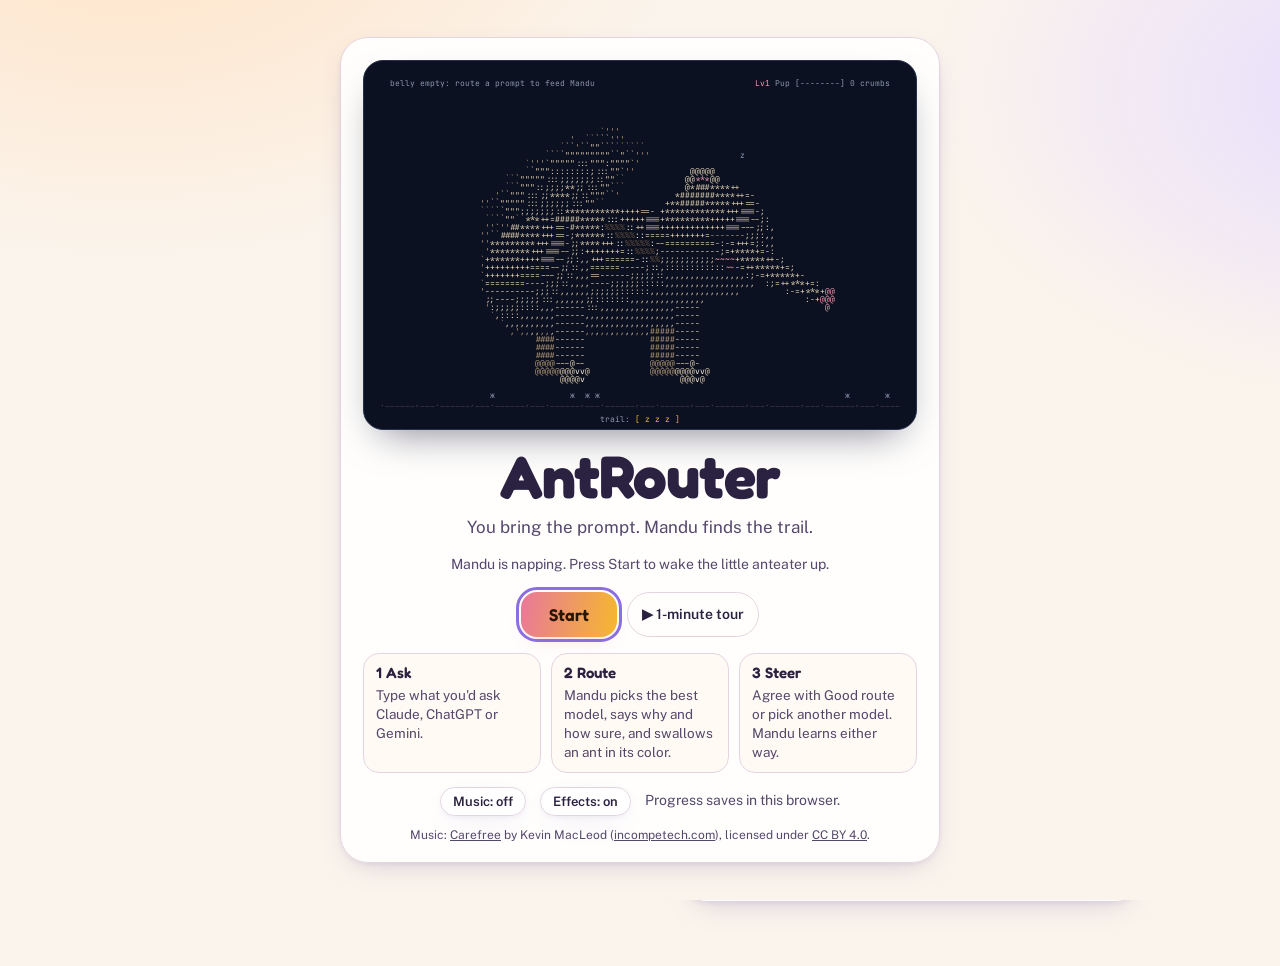
==== commit f7a7f011: "feat: slower levels, scenes and a graduation cap so crumbs keep mattering Playtest 3: Lv4 by route 9" ====
--- a/index.html
+++ b/index.html
@@ -7,9 +7,9 @@
 <link rel="preconnect" href="https://fonts.googleapis.com">
 <link rel="preconnect" href="https://fonts.gstatic.com" crossorigin>
 <link href="https://fonts.googleapis.com/css2?family=Archivo:wdth,wght@62..125,400..800&family=Public+Sans:wght@400;500;600&family=JetBrains+Mono:wght@500&family=Fredoka:wght@500..700&display=swap" rel="stylesheet">
-<link rel="stylesheet" href="css/app.css?v=11">
-<script src="src/storage.js?v=11"></script>
-<script src="src/theme.js?v=11"></script>
+<link rel="stylesheet" href="css/app.css?v=12">
+<script src="src/storage.js?v=12"></script>
+<script src="src/theme.js?v=12"></script>
 </head>
 <body>
 <div class="wrap">
@@ -205,14 +205,14 @@
     <div class="screen-foot"><span class="meta">Your progress is saved. Close the tab whenever you like.</span></div>
   </div>
 </div>
-<script src="src/models.js?v=11"></script>
-<script src="src/audio.js?v=11"></script>
-<script src="src/router.js?v=11"></script>
-<script src="src/game.js?v=11"></script>
-<script src="src/mandu.js?v=11"></script>
-<script src="src/adapter.js?v=11"></script>
-<script src="src/result.js?v=11"></script>
-<script src="src/tour.js?v=11"></script>
-<script src="src/app.js?v=11"></script>
+<script src="src/models.js?v=12"></script>
+<script src="src/audio.js?v=12"></script>
+<script src="src/router.js?v=12"></script>
+<script src="src/game.js?v=12"></script>
+<script src="src/mandu.js?v=12"></script>
+<script src="src/adapter.js?v=12"></script>
+<script src="src/result.js?v=12"></script>
+<script src="src/tour.js?v=12"></script>
+<script src="src/app.js?v=12"></script>
 </body>
 </html>
--- a/css/app.css
+++ b/css/app.css
@@ -200,6 +200,7 @@
 .qbar span{background:linear-gradient(90deg,var(--accent),var(--pink))}
 .badge.on{border-color:var(--accent);background:var(--accent-soft)}
 .term{border-radius:20px;box-shadow:0 18px 40px -18px rgba(10,6,30,.55)}
+.term[data-scene="night"]{background:#060A1C}.term[data-scene="desert"]{background:#1C130B}.term[data-scene="campus"]{background:#081428}  /* shop scenes (mandu.js paints the props) */
 .toast{border-radius:16px;box-shadow:0 14px 34px -12px rgba(0,0,0,.5)}
 .hdr-btn{padding:7px 12px;font:600 13px/1 "Public Sans",sans-serif;background:var(--surface);box-shadow:var(--shadow)}
 .hdr-btn:disabled{opacity:.5;cursor:not-allowed}
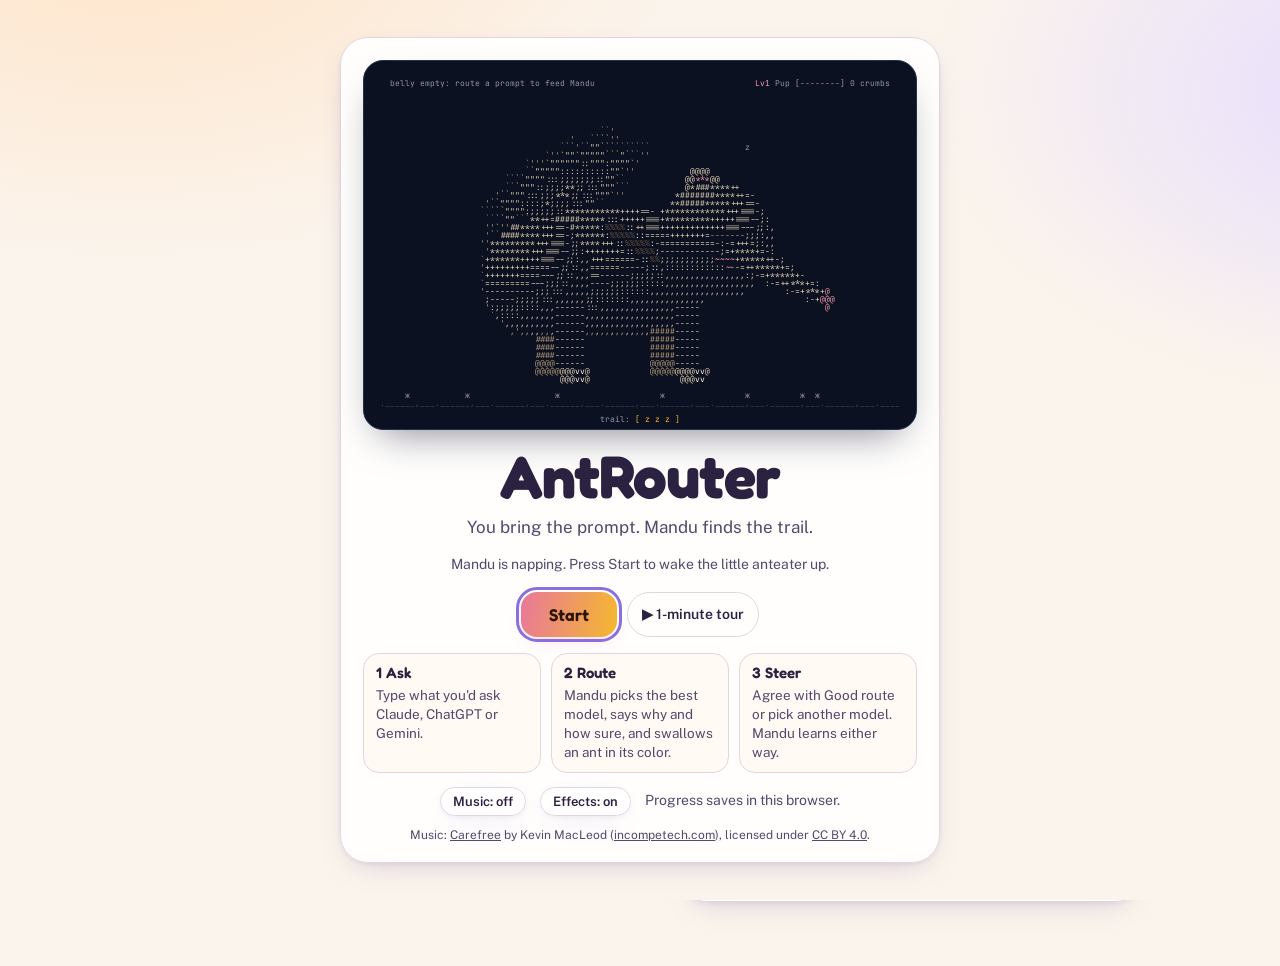
==== commit 0af5d5bb: "Merge pull request #12 from EthanEthernet/fix/beta-polish Beta polish: fix the severity-1 and severi" ====
--- a/index.html
+++ b/index.html
@@ -7,9 +7,9 @@
 <link rel="preconnect" href="https://fonts.googleapis.com">
 <link rel="preconnect" href="https://fonts.gstatic.com" crossorigin>
 <link href="https://fonts.googleapis.com/css2?family=Archivo:wdth,wght@62..125,400..800&family=Public+Sans:wght@400;500;600&family=JetBrains+Mono:wght@500&family=Fredoka:wght@500..700&display=swap" rel="stylesheet">
-<link rel="stylesheet" href="css/app.css?v=12">
-<script src="src/storage.js?v=12"></script>
-<script src="src/theme.js?v=12"></script>
+<link rel="stylesheet" href="css/app.css?v=11">
+<script src="src/storage.js?v=11"></script>
+<script src="src/theme.js?v=11"></script>
 </head>
 <body>
 <div class="wrap">
@@ -205,14 +205,14 @@
     <div class="screen-foot"><span class="meta">Your progress is saved. Close the tab whenever you like.</span></div>
   </div>
 </div>
-<script src="src/models.js?v=12"></script>
-<script src="src/audio.js?v=12"></script>
-<script src="src/router.js?v=12"></script>
-<script src="src/game.js?v=12"></script>
-<script src="src/mandu.js?v=12"></script>
-<script src="src/adapter.js?v=12"></script>
-<script src="src/result.js?v=12"></script>
-<script src="src/tour.js?v=12"></script>
-<script src="src/app.js?v=12"></script>
+<script src="src/models.js?v=11"></script>
+<script src="src/audio.js?v=11"></script>
+<script src="src/router.js?v=11"></script>
+<script src="src/game.js?v=11"></script>
+<script src="src/mandu.js?v=11"></script>
+<script src="src/adapter.js?v=11"></script>
+<script src="src/result.js?v=11"></script>
+<script src="src/tour.js?v=11"></script>
+<script src="src/app.js?v=11"></script>
 </body>
 </html>
--- a/css/app.css
+++ b/css/app.css
@@ -200,7 +200,6 @@
 .qbar span{background:linear-gradient(90deg,var(--accent),var(--pink))}
 .badge.on{border-color:var(--accent);background:var(--accent-soft)}
 .term{border-radius:20px;box-shadow:0 18px 40px -18px rgba(10,6,30,.55)}
-.term[data-scene="night"]{background:#060A1C}.term[data-scene="desert"]{background:#1C130B}.term[data-scene="campus"]{background:#081428}  /* shop scenes (mandu.js paints the props) */
 .toast{border-radius:16px;box-shadow:0 14px 34px -12px rgba(0,0,0,.5)}
 .hdr-btn{padding:7px 12px;font:600 13px/1 "Public Sans",sans-serif;background:var(--surface);box-shadow:var(--shadow)}
 .hdr-btn:disabled{opacity:.5;cursor:not-allowed}
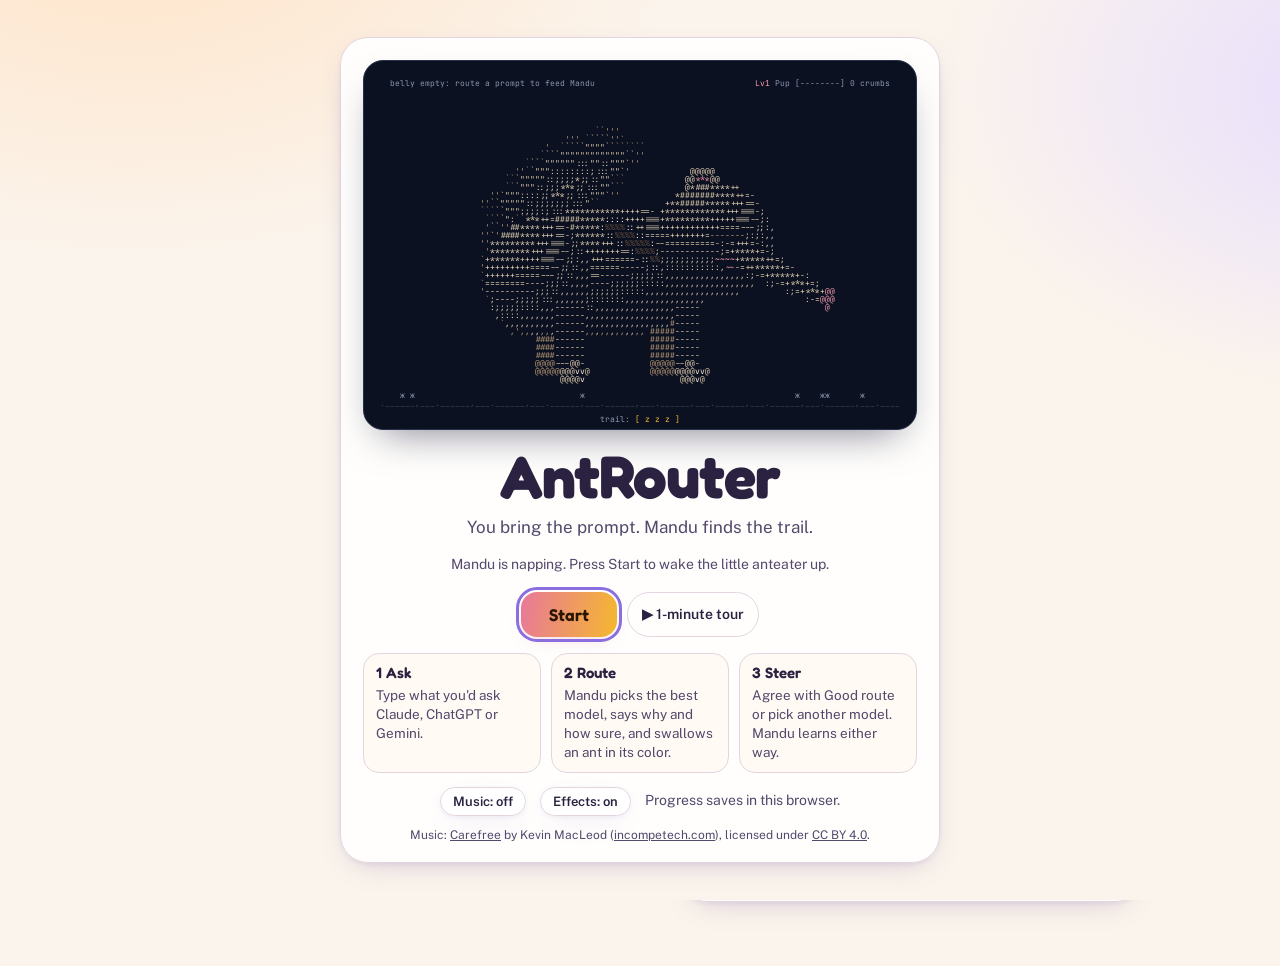
==== commit 5ca489dc: "Merge pull request #13 from EthanEthernet/feat/beta-economy Beta economy: slower levels, scenes and " ====
--- a/index.html
+++ b/index.html
@@ -7,9 +7,9 @@
 <link rel="preconnect" href="https://fonts.googleapis.com">
 <link rel="preconnect" href="https://fonts.gstatic.com" crossorigin>
 <link href="https://fonts.googleapis.com/css2?family=Archivo:wdth,wght@62..125,400..800&family=Public+Sans:wght@400;500;600&family=JetBrains+Mono:wght@500&family=Fredoka:wght@500..700&display=swap" rel="stylesheet">
-<link rel="stylesheet" href="css/app.css?v=11">
-<script src="src/storage.js?v=11"></script>
-<script src="src/theme.js?v=11"></script>
+<link rel="stylesheet" href="css/app.css?v=12">
+<script src="src/storage.js?v=12"></script>
+<script src="src/theme.js?v=12"></script>
 </head>
 <body>
 <div class="wrap">
@@ -205,14 +205,14 @@
     <div class="screen-foot"><span class="meta">Your progress is saved. Close the tab whenever you like.</span></div>
   </div>
 </div>
-<script src="src/models.js?v=11"></script>
-<script src="src/audio.js?v=11"></script>
-<script src="src/router.js?v=11"></script>
-<script src="src/game.js?v=11"></script>
-<script src="src/mandu.js?v=11"></script>
-<script src="src/adapter.js?v=11"></script>
-<script src="src/result.js?v=11"></script>
-<script src="src/tour.js?v=11"></script>
-<script src="src/app.js?v=11"></script>
+<script src="src/models.js?v=12"></script>
+<script src="src/audio.js?v=12"></script>
+<script src="src/router.js?v=12"></script>
+<script src="src/game.js?v=12"></script>
+<script src="src/mandu.js?v=12"></script>
+<script src="src/adapter.js?v=12"></script>
+<script src="src/result.js?v=12"></script>
+<script src="src/tour.js?v=12"></script>
+<script src="src/app.js?v=12"></script>
 </body>
 </html>
--- a/css/app.css
+++ b/css/app.css
@@ -200,6 +200,7 @@
 .qbar span{background:linear-gradient(90deg,var(--accent),var(--pink))}
 .badge.on{border-color:var(--accent);background:var(--accent-soft)}
 .term{border-radius:20px;box-shadow:0 18px 40px -18px rgba(10,6,30,.55)}
+.term[data-scene="night"]{background:#060A1C}.term[data-scene="desert"]{background:#1C130B}.term[data-scene="campus"]{background:#081428}  /* shop scenes (mandu.js paints the props) */
 .toast{border-radius:16px;box-shadow:0 14px 34px -12px rgba(0,0,0,.5)}
 .hdr-btn{padding:7px 12px;font:600 13px/1 "Public Sans",sans-serif;background:var(--surface);box-shadow:var(--shadow)}
 .hdr-btn:disabled{opacity:.5;cursor:not-allowed}
